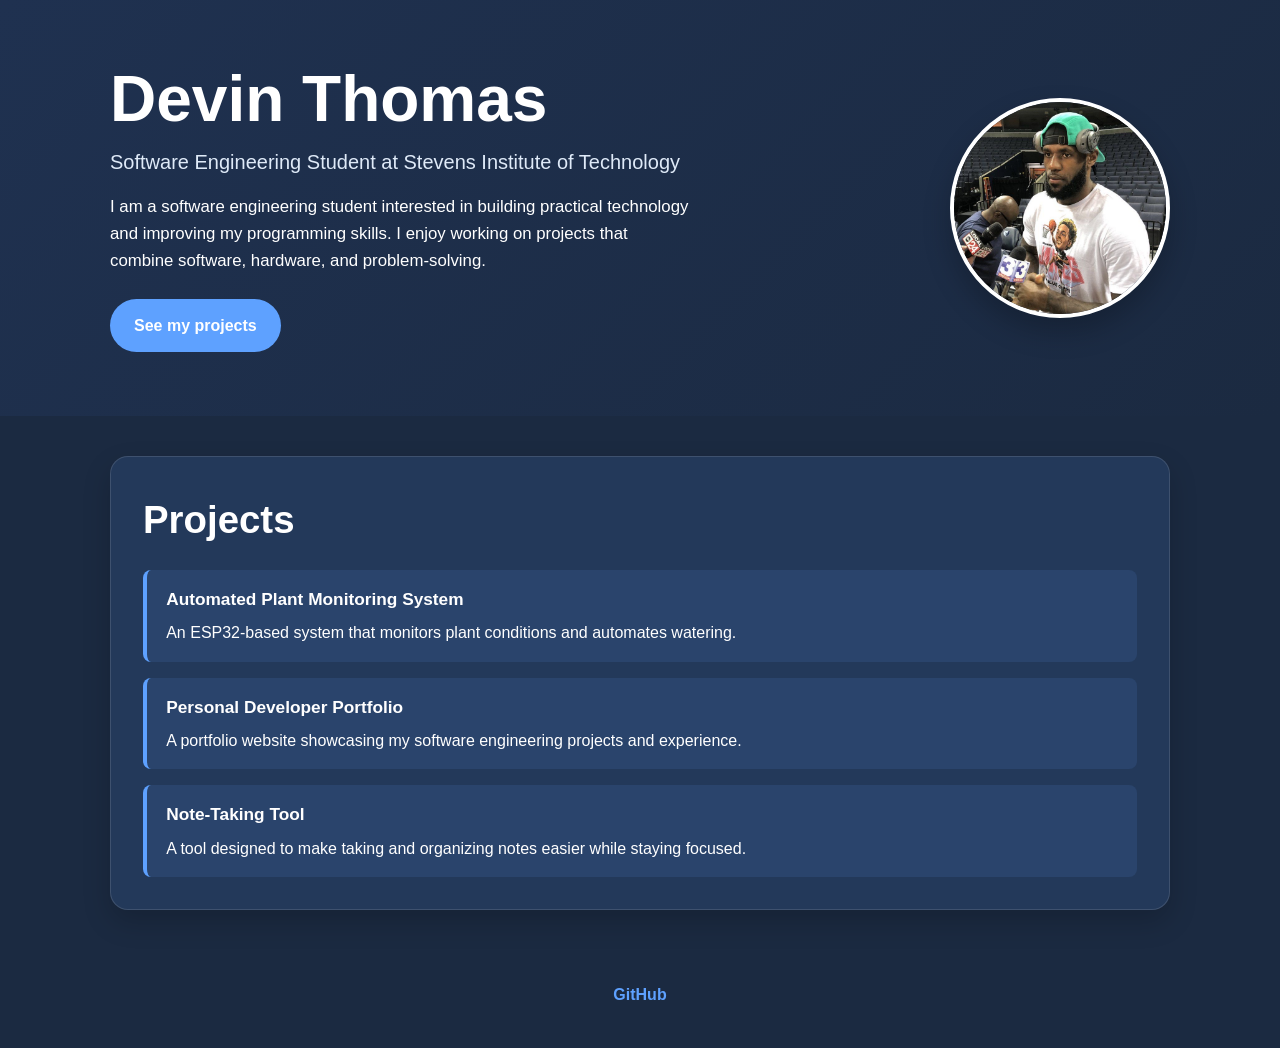
==== labs/lab4/index.html @ 54679555 "chore: start lab 4 from the lab 3 page" ====
<!DOCTYPE html>
<html lang="en">
  <head>
    <meta charset="UTF-8" />
    <meta name="viewport" content="width=device-width, initial-scale=1.0" />
    <title>Devin Thomas | Portfolio</title>
    <link rel="stylesheet" href="./style.css" />
  </head>
  <body>
    <header class="site-header">
      <div class="container hero">
        <div class="hero-copy">
          <h1>Devin Thomas</h1>
          <p class="subtitle">Software Engineering Student at Stevens Institute of Technology</p>
          <p class="bio">
            I am a software engineering student interested in building practical technology and improving my programming skills. I enjoy working on projects that combine software, hardware, and problem-solving.
          </p>
          <a class="button" href="#projects">See my projects</a>
        </div>
        <img
          class="profile-image"
          src="./assets/avatar.jpg"
          width="220"
          height="220"
          alt="Devin Thomas portrait"
        />
      </div>
    </header>

    <main class="container main-content">
      <section id="projects" class="projects">
        <h2>Projects</h2>
        <ul>
          <li>
            <strong>Automated Plant Monitoring System</strong>
            An ESP32-based system that monitors plant conditions and automates watering.
          </li>
          <li>
            <strong>Personal Developer Portfolio</strong>
            A portfolio website showcasing my software engineering projects and experience.
          </li>
          <li>
            <strong>Note-Taking Tool</strong>
            A tool designed to make taking and organizing notes easier while staying focused.
          </li>
        </ul>
      </section>
    </main>

    <footer class="site-footer">
      <a href="https://github.com/devinthms/SSW215-DThomas.git" target="_blank" rel="noopener">GitHub</a>
    </footer>
  </body>
</html>
---- labs/lab4/style.css ----
:root {
  --bg: #1b2a41;
  --panel: #23395a;
  --panel-alt: #2a446c;
  --text: #ffffff;
  --muted: #dfeaf8;
  --accent: #5ea1ff;
  --accent-dark: #3c7fe4;
  --border: rgba(255, 255, 255, 0.12);
}

* {
  box-sizing: border-box;
}

html {
  scroll-behavior: smooth;
}

body {
  margin: 0;
  font-family: Arial, Helvetica, sans-serif;
  background: var(--bg);
  color: var(--text);
  line-height: 1.6;
  overflow-x: hidden;
}

img {
  max-width: 100%;
  display: block;
}

.container {
  width: min(100%, 1100px);
  margin: 0 auto;
  padding: 0 1.25rem;
}

.site-header {
  background: linear-gradient(135deg, #1f3150 0%, #1b2a41 100%);
  padding: 4rem 0;
}

.hero {
  display: flex;
  align-items: center;
  justify-content: space-between;
  gap: 2rem;
}

.hero-copy {
  flex: 1;
}

h1 {
  margin: 0 0 0.75rem;
  font-size: clamp(2.5rem, 5vw, 4rem);
  line-height: 1.1;
}

.subtitle {
  margin: 0 0 1rem;
  font-size: 1.25rem;
  color: var(--muted);
}

.bio {
  max-width: 62ch;
  margin: 0 0 1.5rem;
  font-size: 1.05rem;
}

.button {
  display: inline-block;
  background: var(--accent);
  color: #ffffff;
  padding: 0.85rem 1.5rem;
  border-radius: 999px;
  text-decoration: none;
  font-weight: 700;
  transition: background 0.2s ease;
}

.button:hover,
.button:focus {
  background: var(--accent-dark);
}

.profile-image {
  width: 220px;
  height: 220px;
  border-radius: 50%;
  object-fit: cover;
  border: 4px solid #ffffff;
  box-shadow: 0 14px 28px rgba(0, 0, 0, 0.22);
  flex-shrink: 0;
}

.main-content {
  padding-top: 2.5rem;
  padding-bottom: 3rem;
}

.projects {
  background: var(--panel);
  border: 1px solid var(--border);
  border-radius: 18px;
  padding: 2rem;
  box-shadow: 0 12px 28px rgba(0, 0, 0, 0.18);
}

.projects h2 {
  margin: 0 0 1.25rem;
  font-size: clamp(1.8rem, 3vw, 2.4rem);
}

.projects ul {
  list-style: none;
  margin: 0;
  padding: 0;
  display: grid;
  gap: 1rem;
}

.projects li {
  padding: 1rem 1.2rem;
  border-left: 4px solid var(--accent);
  background: var(--panel-alt);
  border-radius: 8px;
  color: var(--text);
}

.projects li strong {
  display: block;
  margin-bottom: 0.4rem;
  font-size: 1.08rem;
}

.site-footer {
  padding: 1.5rem 0 2.5rem;
  text-align: center;
}

.site-footer a {
  color: var(--accent);
  font-weight: 700;
  text-decoration: none;
}

.site-footer a:hover,
.site-footer a:focus {
  text-decoration: underline;
}

@media (max-width: 768px) {
  .site-header {
    padding: 3rem 0;
  }

  .hero {
    flex-direction: column;
    text-align: center;
  }

  .hero-copy,
  .profile-image {
    width: 100%;
  }

  .profile-image {
    max-width: 220px;
    margin: 0 auto;
  }

  .bio {
    margin-left: auto;
    margin-right: auto;
  }

  .projects {
    padding: 1.5rem 1rem;
  }
}
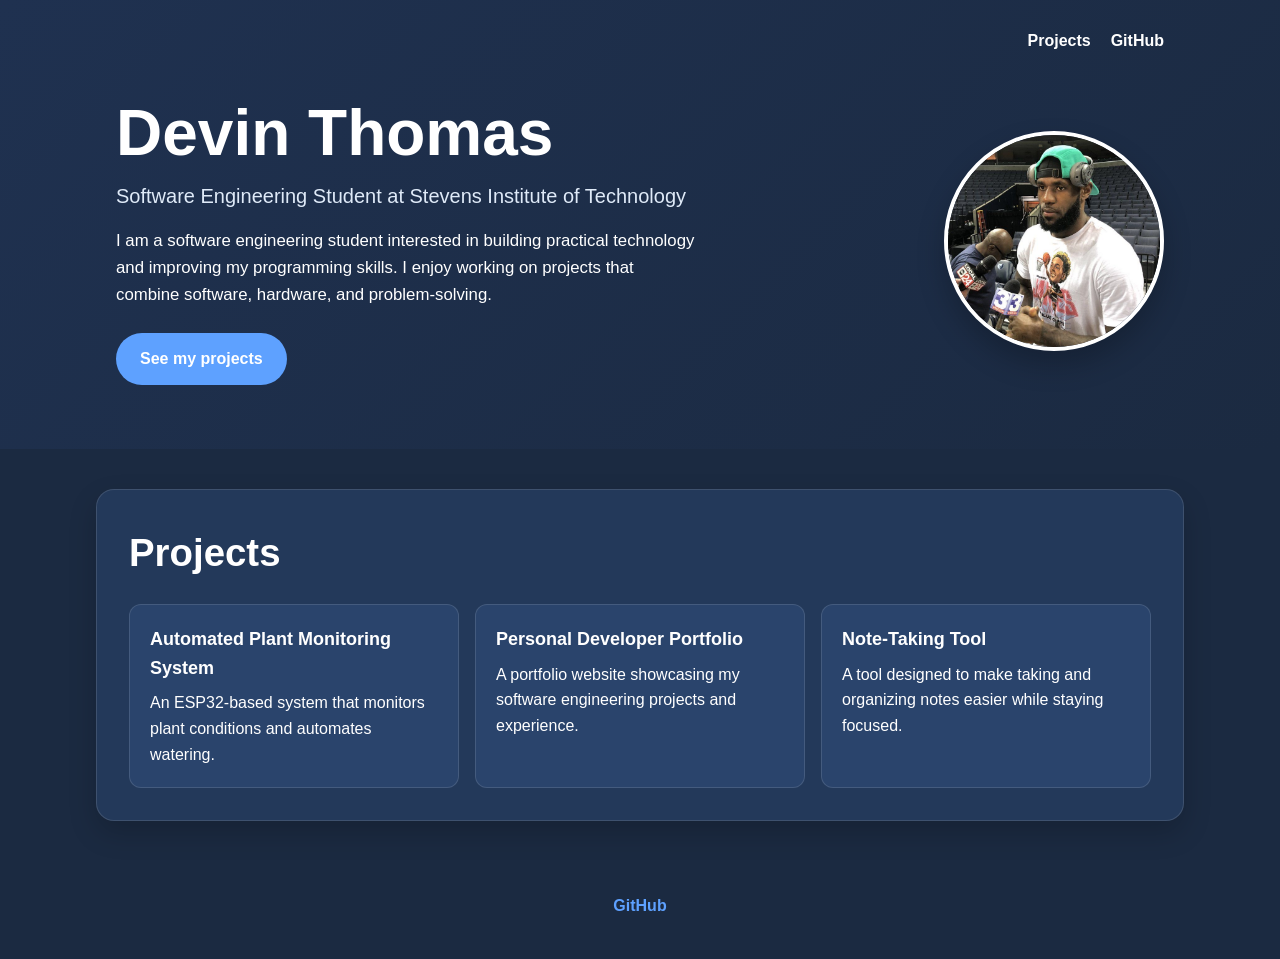
==== commit 5da728ef: "feat: rebuild page with semantic structure and flex layout" ====
--- a/labs/lab4/index.html
+++ b/labs/lab4/index.html
@@ -6,49 +6,60 @@
     <title>Devin Thomas | Portfolio</title>
     <link rel="stylesheet" href="./style.css" />
   </head>
-  <body>
+  <body class="site-body">
     <header class="site-header">
-      <div class="container hero">
-        <div class="hero-copy">
-          <h1>Devin Thomas</h1>
+      <nav class="top-nav container" aria-label="Main navigation">
+        <a class="nav-link" href="#projects">Projects</a>
+        <a class="nav-link" href="https://github.com/devinthms/SSW215-DThomas.git" target="_blank" rel="noopener">GitHub</a>
+      </nav>
+
+      <section class="hero-section container" aria-labelledby="hero-title">
+        <div class="hero-content">
+          <h1 id="hero-title" class="hero-title">Devin Thomas</h1>
           <p class="subtitle">Software Engineering Student at Stevens Institute of Technology</p>
           <p class="bio">
             I am a software engineering student interested in building practical technology and improving my programming skills. I enjoy working on projects that combine software, hardware, and problem-solving.
           </p>
-          <a class="button" href="#projects">See my projects</a>
+          <a class="button-link" href="#projects">See my projects</a>
         </div>
+
         <img
           class="profile-image"
           src="./assets/avatar.jpg"
+          alt="Devin Thomas portrait"
           width="220"
           height="220"
-          alt="Devin Thomas portrait"
         />
-      </div>
+      </section>
     </header>
 
-    <main class="container main-content">
-      <section id="projects" class="projects">
-        <h2>Projects</h2>
-        <ul>
-          <li>
-            <strong>Automated Plant Monitoring System</strong>
-            An ESP32-based system that monitors plant conditions and automates watering.
-          </li>
-          <li>
-            <strong>Personal Developer Portfolio</strong>
-            A portfolio website showcasing my software engineering projects and experience.
-          </li>
-          <li>
-            <strong>Note-Taking Tool</strong>
-            A tool designed to make taking and organizing notes easier while staying focused.
-          </li>
-        </ul>
+    <main class="main-content">
+      <section id="projects" class="projects-section container" aria-labelledby="projects-heading">
+        <h2 id="projects-heading" class="section-title">Projects</h2>
+
+        <div class="projects-grid">
+          <article class="card">
+            <h3 class="card-title">Automated Plant Monitoring System</h3>
+            <p>An ESP32-based system that monitors plant conditions and automates watering.</p>
+          </article>
+
+          <article class="card">
+            <h3 class="card-title">Personal Developer Portfolio</h3>
+            <p>A portfolio website showcasing my software engineering projects and experience.</p>
+          </article>
+
+          <article class="card">
+            <h3 class="card-title">Note-Taking Tool</h3>
+            <p>A tool designed to make taking and organizing notes easier while staying focused.</p>
+          </article>
+        </div>
       </section>
     </main>
 
     <footer class="site-footer">
-      <a href="https://github.com/devinthms/SSW215-DThomas.git" target="_blank" rel="noopener">GitHub</a>
+      <div class="container footer-content">
+        <a class="footer-link" href="https://github.com/devinthms/SSW215-DThomas.git" target="_blank" rel="noopener">GitHub</a>
+      </div>
     </footer>
   </body>
 </html>
--- a/labs/lab4/style.css
+++ b/labs/lab4/style.css
@@ -1,3 +1,5 @@
+*, *::before, *::after { box-sizing: border-box; }
+
 :root {
   --bg: #1b2a41;
   --panel: #23395a;
@@ -9,15 +11,11 @@
   --border: rgba(255, 255, 255, 0.12);
 }
 
-* {
-  box-sizing: border-box;
-}
-
 html {
   scroll-behavior: smooth;
 }
 
-body {
+.site-body {
   margin: 0;
   font-family: Arial, Helvetica, sans-serif;
   background: var(--bg);
@@ -26,34 +24,50 @@
   overflow-x: hidden;
 }
 
-img {
-  max-width: 100%;
-  display: block;
-}
-
 .container {
-  width: min(100%, 1100px);
+  width: min(100%, 68rem);
   margin: 0 auto;
   padding: 0 1.25rem;
 }
 
 .site-header {
   background: linear-gradient(135deg, #1f3150 0%, #1b2a41 100%);
-  padding: 4rem 0;
-}
-
-.hero {
+  padding: 1rem 0 4rem;
+}
+
+.top-nav {
+  display: flex;
+  justify-content: flex-end;
+  align-items: center;
+  gap: 1.25rem;
+  padding-top: 0.75rem;
+  padding-bottom: 0.75rem;
+}
+
+.nav-link {
+  color: var(--text);
+  text-decoration: none;
+  font-weight: 700;
+}
+
+.nav-link:hover,
+.nav-link:focus {
+  text-decoration: underline;
+}
+
+.hero-section {
   display: flex;
   align-items: center;
   justify-content: space-between;
   gap: 2rem;
-}
-
-.hero-copy {
-  flex: 1;
-}
-
-h1 {
+  padding-top: 2rem;
+}
+
+.hero-content {
+  flex: 1 1 0;
+}
+
+.hero-title {
   margin: 0 0 0.75rem;
   font-size: clamp(2.5rem, 5vw, 4rem);
   line-height: 1.1;
@@ -71,10 +85,10 @@
   font-size: 1.05rem;
 }
 
-.button {
+.button-link {
   display: inline-block;
   background: var(--accent);
-  color: #ffffff;
+  color: var(--text);
   padding: 0.85rem 1.5rem;
   border-radius: 999px;
   text-decoration: none;
@@ -82,59 +96,60 @@
   transition: background 0.2s ease;
 }
 
-.button:hover,
-.button:focus {
+.button-link:hover,
+.button-link:focus {
   background: var(--accent-dark);
 }
 
 .profile-image {
-  width: 220px;
-  height: 220px;
+  display: block;
+  width: 13.75rem;
+  height: 13.75rem;
   border-radius: 50%;
   object-fit: cover;
-  border: 4px solid #ffffff;
-  box-shadow: 0 14px 28px rgba(0, 0, 0, 0.22);
+  border: 4px solid var(--text);
+  box-shadow: 0 0.875rem 1.75rem rgba(0, 0, 0, 0.22);
   flex-shrink: 0;
 }
 
 .main-content {
-  padding-top: 2.5rem;
-  padding-bottom: 3rem;
-}
-
-.projects {
+  padding: 2.5rem 0 3rem;
+}
+
+.projects-section {
   background: var(--panel);
   border: 1px solid var(--border);
-  border-radius: 18px;
+  border-radius: 1.125rem;
   padding: 2rem;
-  box-shadow: 0 12px 28px rgba(0, 0, 0, 0.18);
-}
-
-.projects h2 {
+  box-shadow: 0 0.75rem 1.75rem rgba(0, 0, 0, 0.18);
+}
+
+.section-title {
   margin: 0 0 1.25rem;
   font-size: clamp(1.8rem, 3vw, 2.4rem);
 }
 
-.projects ul {
-  list-style: none;
+.projects-grid {
+  display: flex;
+  flex-wrap: wrap;
+  gap: 1rem;
+}
+
+.card {
+  flex: 1 1 15rem;
+  background: var(--panel-alt);
+  border: 1px solid var(--border);
+  border-radius: 0.75rem;
+  padding: 1.25rem;
+}
+
+.card-title {
+  margin: 0 0 0.5rem;
+  font-size: 1.125rem;
+}
+
+.card p {
   margin: 0;
-  padding: 0;
-  display: grid;
-  gap: 1rem;
-}
-
-.projects li {
-  padding: 1rem 1.2rem;
-  border-left: 4px solid var(--accent);
-  background: var(--panel-alt);
-  border-radius: 8px;
-  color: var(--text);
-}
-
-.projects li strong {
-  display: block;
-  margin-bottom: 0.4rem;
-  font-size: 1.08rem;
 }
 
 .site-footer {
@@ -142,34 +157,42 @@
   text-align: center;
 }
 
-.site-footer a {
+.footer-content {
+  padding: 0;
+}
+
+.footer-link {
   color: var(--accent);
   font-weight: 700;
   text-decoration: none;
 }
 
-.site-footer a:hover,
-.site-footer a:focus {
+.footer-link:hover,
+.footer-link:focus {
   text-decoration: underline;
 }
 
 @media (max-width: 768px) {
   .site-header {
-    padding: 3rem 0;
-  }
-
-  .hero {
+    padding: 1rem 0 3rem;
+  }
+
+  .top-nav {
+    justify-content: center;
+  }
+
+  .hero-section {
     flex-direction: column;
     text-align: center;
   }
 
-  .hero-copy,
+  .hero-content {
+    width: 100%;
+  }
+
   .profile-image {
-    width: 100%;
-  }
-
-  .profile-image {
-    max-width: 220px;
+    width: 13.75rem;
+    max-width: 100%;
     margin: 0 auto;
   }
 
@@ -178,7 +201,11 @@
     margin-right: auto;
   }
 
-  .projects {
+  .projects-section {
     padding: 1.5rem 1rem;
   }
-}
+
+  .projects-grid {
+    flex-direction: column;
+  }
+}
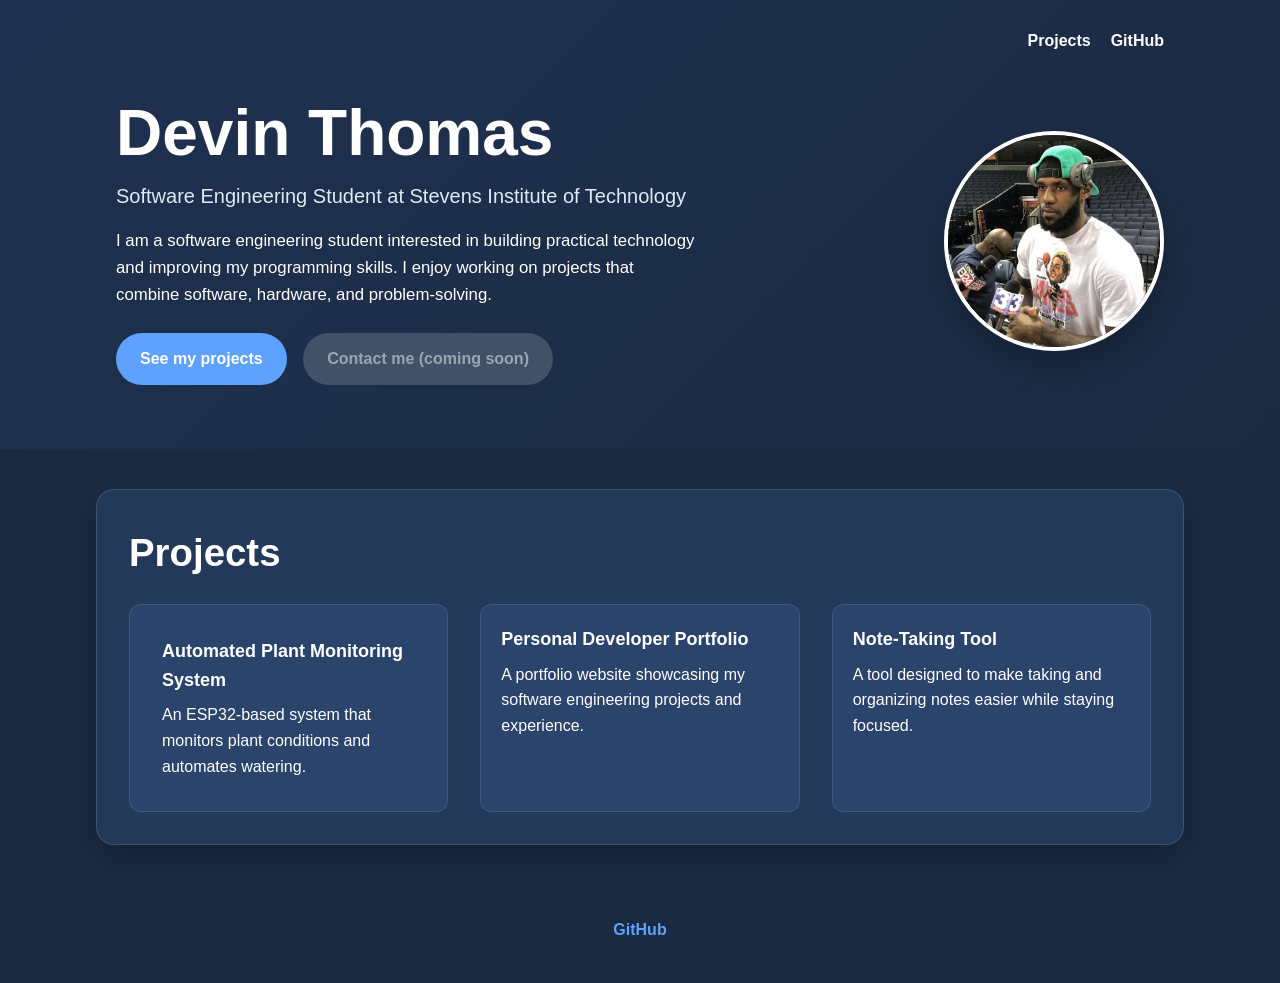
==== commit 0d298a5d: "feat: add the four interactive button states" ====
--- a/labs/lab4/index.html
+++ b/labs/lab4/index.html
@@ -21,6 +21,9 @@
             I am a software engineering student interested in building practical technology and improving my programming skills. I enjoy working on projects that combine software, hardware, and problem-solving.
           </p>
           <a class="button-link" href="#projects">See my projects</a>
+          <button class="button-link contact-button" type="button" disabled>
+            Contact me (coming soon)
+          </button>
         </div>
 
         <img
@@ -38,7 +41,7 @@
         <h2 id="projects-heading" class="section-title">Projects</h2>
 
         <div class="projects-grid">
-          <article class="card">
+          <article class="card featured">
             <h3 class="card-title">Automated Plant Monitoring System</h3>
             <p>An ESP32-based system that monitors plant conditions and automates watering.</p>
           </article>
--- a/labs/lab4/style.css
+++ b/labs/lab4/style.css
@@ -87,18 +87,45 @@
 
 .button-link {
   display: inline-block;
+  border: 0;
   background: var(--accent);
   color: var(--text);
   padding: 0.85rem 1.5rem;
   border-radius: 999px;
   text-decoration: none;
   font-weight: 700;
-  transition: background 0.2s ease;
-}
-
-.button-link:hover,
-.button-link:focus {
+  font: inherit;
+  font-weight: 700;
+  cursor: pointer;
+  transition: background 0.2s ease, box-shadow 0.2s ease, transform 0.1s ease;
+}
+
+.button-link:hover {
   background: var(--accent-dark);
+}
+
+.button-link:focus-visible {
+  outline: 0.2rem solid var(--text);
+  outline-offset: 0.2rem;
+}
+
+.button-link:active {
+  background: #2d66bd;
+  box-shadow: inset 0 0.2rem 0.4rem rgba(0, 0, 0, 0.35);
+  transform: translateY(0.1rem);
+}
+
+.button-link:disabled {
+  background: #526174;
+  color: #d1d7df;
+  box-shadow: none;
+  cursor: not-allowed;
+  opacity: 0.7;
+  transform: none;
+}
+
+.contact-button {
+  margin-left: 0.75rem;
 }
 
 .profile-image {
@@ -132,7 +159,7 @@
 .projects-grid {
   display: flex;
   flex-wrap: wrap;
-  gap: 1rem;
+  gap: 2rem;  /* hand-edited by DT */
 }
 
 .card {
@@ -143,6 +170,11 @@
   padding: 1.25rem;
 }
 
+/* hand-edited by DT */
+.featured {
+  padding: 2rem;
+}
+
 .card-title {
   margin: 0 0 0.5rem;
   font-size: 1.125rem;
